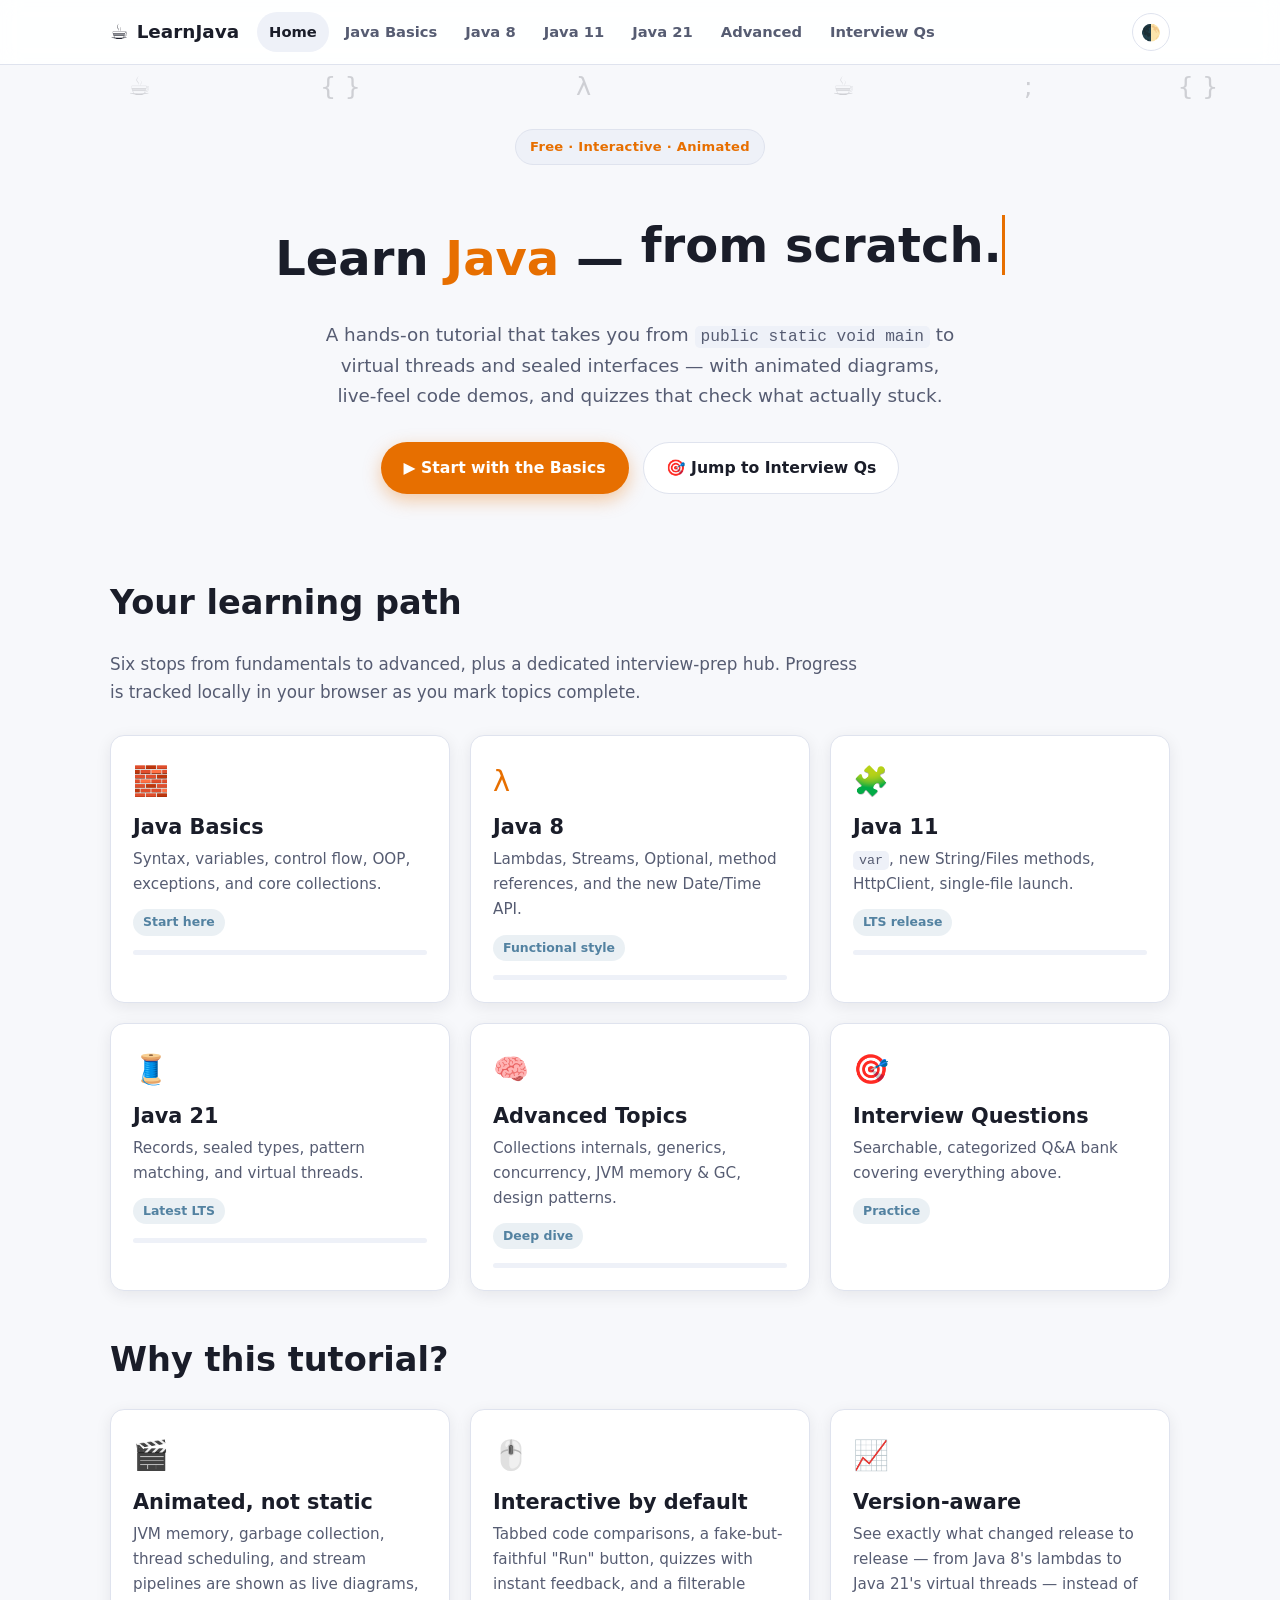
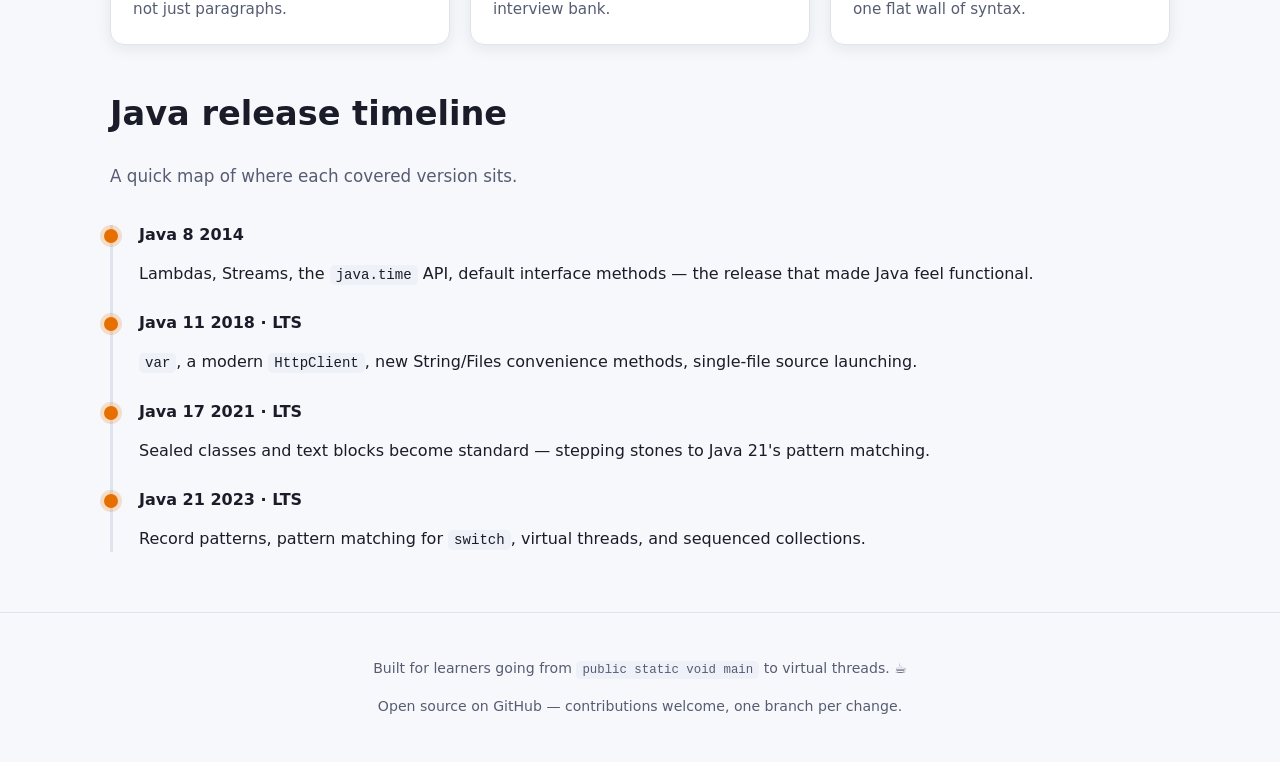
==== index.html @ 1a48878f "Add interactive animated Java tutorial site (basics through Java 21) Static HTML/CSS/JS site coverin" ====
<!DOCTYPE html>
<html lang="en">
<head>
<meta charset="UTF-8">
<meta name="viewport" content="width=device-width, initial-scale=1.0">
<title>LearnJava — Interactive Java Tutorial, Java 8 to 21</title>
<meta name="description" content="An interactive, animated Java tutorial: basics, Java 8, Java 11, Java 21, advanced topics and interview questions.">
<link rel="icon" href="data:image/svg+xml,<svg xmlns=%22http://www.w3.org/2000/svg%22 viewBox=%220 0 100 100%22><text y=%22.9em%22 font-size=%2290%22>☕</text></svg>">
<link rel="stylesheet" href="css/style.css">
</head>
<body>
<div id="site-header"></div>

<header class="hero">
  <div class="floaters" aria-hidden="true">
    <span style="left:10%; animation-delay:0s;">☕</span>
    <span style="left:25%; animation-delay:2s;">{ }</span>
    <span style="left:45%; animation-delay:4s;">λ</span>
    <span style="left:65%; animation-delay:1s;">☕</span>
    <span style="left:80%; animation-delay:3s;">;</span>
    <span style="left:92%; animation-delay:5s;">{ }</span>
  </div>
  <div class="container">
    <span class="hero-badge">Free · Interactive · Animated</span>
    <h1>Learn <span style="color:var(--brand)">Java</span> —
      <span class="typewriter" data-words='["from scratch.","to Java 8 streams.","to Java 11 & Java 21.","for interviews."]'></span>
    </h1>
    <p class="lead">
      A hands-on tutorial that takes you from <code>public static void main</code>
      to virtual threads and sealed interfaces — with animated diagrams,
      live-feel code demos, and quizzes that check what actually stuck.
    </p>
    <div class="hero-cta">
      <a href="basics.html" class="btn btn-primary">▶ Start with the Basics</a>
      <a href="interview.html" class="btn btn-ghost">🎯 Jump to Interview Qs</a>
    </div>
  </div>
</header>

<main class="container">

  <section class="topic reveal-up">
    <h2>Your learning path</h2>
    <p class="section-lead">Six stops from fundamentals to advanced, plus a dedicated interview-prep hub. Progress is tracked locally in your browser as you mark topics complete.</p>

    <div class="grid grid-3">
      <a href="basics.html" class="card">
        <span class="emoji">🧱</span>
        <h3>Java Basics</h3>
        <p>Syntax, variables, control flow, OOP, exceptions, and core collections.</p>
        <span class="tag">Start here</span>
        <div class="progress-mini" data-progress-key="basics" data-total="8"><span></span></div>
      </a>
      <a href="java8.html" class="card">
        <span class="emoji">λ</span>
        <h3>Java 8</h3>
        <p>Lambdas, Streams, Optional, method references, and the new Date/Time API.</p>
        <span class="tag">Functional style</span>
        <div class="progress-mini" data-progress-key="java8" data-total="7"><span></span></div>
      </a>
      <a href="java11.html" class="card">
        <span class="emoji">🧩</span>
        <h3>Java 11</h3>
        <p><code>var</code>, new String/Files methods, HttpClient, single-file launch.</p>
        <span class="tag">LTS release</span>
        <div class="progress-mini" data-progress-key="java11" data-total="6"><span></span></div>
      </a>
      <a href="java21.html" class="card">
        <span class="emoji">🧵</span>
        <h3>Java 21</h3>
        <p>Records, sealed types, pattern matching, and virtual threads.</p>
        <span class="tag">Latest LTS</span>
        <div class="progress-mini" data-progress-key="java21" data-total="7"><span></span></div>
      </a>
      <a href="advanced.html" class="card">
        <span class="emoji">🧠</span>
        <h3>Advanced Topics</h3>
        <p>Collections internals, generics, concurrency, JVM memory & GC, design patterns.</p>
        <span class="tag">Deep dive</span>
        <div class="progress-mini" data-progress-key="advanced" data-total="7"><span></span></div>
      </a>
      <a href="interview.html" class="card">
        <span class="emoji">🎯</span>
        <h3>Interview Questions</h3>
        <p>Searchable, categorized Q&amp;A bank covering everything above.</p>
        <span class="tag">Practice</span>
      </a>
    </div>
  </section>

  <section class="topic reveal-up">
    <h2>Why this tutorial?</h2>
    <div class="grid grid-3">
      <div class="card reveal">
        <span class="emoji">🎬</span>
        <h3>Animated, not static</h3>
        <p>JVM memory, garbage collection, thread scheduling, and stream pipelines are shown as live diagrams, not just paragraphs.</p>
      </div>
      <div class="card reveal">
        <span class="emoji">🖱️</span>
        <h3>Interactive by default</h3>
        <p>Tabbed code comparisons, a fake-but-faithful "Run" button, quizzes with instant feedback, and a filterable interview bank.</p>
      </div>
      <div class="card reveal">
        <span class="emoji">📈</span>
        <h3>Version-aware</h3>
        <p>See exactly what changed release to release — from Java 8's lambdas to Java 21's virtual threads — instead of one flat wall of syntax.</p>
      </div>
    </div>
  </section>

  <section class="topic reveal-up">
    <h2>Java release timeline</h2>
    <p class="section-lead">A quick map of where each covered version sits.</p>
    <div class="timeline">
      <div class="timeline-item">
        <h4>Java 8 <span class="tag">2014</span></h4>
        <p>Lambdas, Streams, the <code>java.time</code> API, default interface methods — the release that made Java feel functional.</p>
      </div>
      <div class="timeline-item">
        <h4>Java 11 <span class="tag">2018 · LTS</span></h4>
        <p><code>var</code>, a modern <code>HttpClient</code>, new String/Files convenience methods, single-file source launching.</p>
      </div>
      <div class="timeline-item">
        <h4>Java 17 <span class="tag">2021 · LTS</span></h4>
        <p>Sealed classes and text blocks become standard — stepping stones to Java 21's pattern matching.</p>
      </div>
      <div class="timeline-item">
        <h4>Java 21 <span class="tag">2023 · LTS</span></h4>
        <p>Record patterns, pattern matching for <code>switch</code>, virtual threads, and sequenced collections.</p>
      </div>
    </div>
  </section>

</main>

<div id="site-footer"></div>

<script src="js/main.js"></script>
</body>
</html>
---- css/style.css ----
/* ==========================================================================
   LearnJava — Design System
   ========================================================================== */

:root {
  --bg: #f7f8fb;
  --bg-alt: #ffffff;
  --surface: #ffffff;
  --surface-2: #eef1f8;
  --text: #1a1d29;
  --text-muted: #565c72;
  --border: #dfe3ee;
  --brand: #e76f00;
  --brand-2: #5382a1;
  --brand-3: #b07219;
  --accent: #2e7d32;
  --danger: #c62828;
  --code-bg: #1e1e2e;
  --code-text: #f2f4f8;
  --shadow: 0 4px 16px rgba(20, 24, 40, 0.08);
  --shadow-lg: 0 12px 32px rgba(20, 24, 40, 0.14);
  --radius: 14px;
  --radius-sm: 8px;
  --maxw: 1100px;
  --font-mono: "Fira Code", "SFMono-Regular", Consolas, Menlo, monospace;
  color-scheme: light;
}

:root[data-theme="dark"],
:root:not([data-theme="light"]) {
  @media (prefers-color-scheme: dark) {
    --bg: #12131c;
    --bg-alt: #181a26;
    --surface: #1c1e2b;
    --surface-2: #242739;
    --text: #eef0f8;
    --text-muted: #a4a9c1;
    --border: #2d3044;
    --shadow: 0 4px 20px rgba(0, 0, 0, 0.4);
    --shadow-lg: 0 16px 40px rgba(0, 0, 0, 0.5);
    color-scheme: dark;
  }
}

:root[data-theme="dark"] {
  --bg: #12131c;
  --bg-alt: #181a26;
  --surface: #1c1e2b;
  --surface-2: #242739;
  --text: #eef0f8;
  --text-muted: #a4a9c1;
  --border: #2d3044;
  --shadow: 0 4px 20px rgba(0, 0, 0, 0.4);
  --shadow-lg: 0 16px 40px rgba(0, 0, 0, 0.5);
  color-scheme: dark;
}

* { box-sizing: border-box; }

html { scroll-behavior: smooth; }

body {
  margin: 0;
  background: var(--bg);
  color: var(--text);
  font-family: "Inter", "Segoe UI", system-ui, -apple-system, sans-serif;
  line-height: 1.65;
  transition: background 0.25s ease, color 0.25s ease;
}

img { max-width: 100%; }

a { color: var(--brand); text-decoration: none; }
a:hover { text-decoration: underline; }

h1, h2, h3, h4 { line-height: 1.25; font-weight: 700; }
h1 { font-size: clamp(2rem, 5vw, 3rem); }
h2 { font-size: clamp(1.5rem, 3vw, 2.1rem); margin-top: 3rem; }
h3 { font-size: 1.3rem; }

.container {
  max-width: var(--maxw);
  margin: 0 auto;
  padding: 0 20px;
}

/* ---------- Nav ---------- */
.site-nav {
  position: sticky;
  top: 0;
  z-index: 100;
  background: color-mix(in srgb, var(--bg-alt) 88%, transparent);
  backdrop-filter: blur(10px);
  border-bottom: 1px solid var(--border);
}
.nav-inner {
  max-width: var(--maxw);
  margin: 0 auto;
  padding: 12px 20px;
  display: flex;
  align-items: center;
  gap: 18px;
}
.brand {
  font-weight: 800;
  font-size: 1.15rem;
  display: flex;
  align-items: center;
  gap: 8px;
  color: var(--text);
  white-space: nowrap;
}
.brand:hover { text-decoration: none; }
.brand .cup { font-size: 1.3rem; animation: steam-cup 3s ease-in-out infinite; }
.nav-links {
  display: flex;
  gap: 4px;
  flex-wrap: wrap;
  flex: 1;
}
.nav-links a {
  color: var(--text-muted);
  padding: 8px 12px;
  border-radius: 999px;
  font-size: 0.92rem;
  font-weight: 600;
}
.nav-links a:hover, .nav-links a.active {
  background: var(--surface-2);
  color: var(--text);
  text-decoration: none;
}
.icon-btn {
  border: 1px solid var(--border);
  background: var(--surface);
  color: var(--text);
  border-radius: 999px;
  width: 38px;
  height: 38px;
  display: inline-flex;
  align-items: center;
  justify-content: center;
  cursor: pointer;
  font-size: 1rem;
  flex-shrink: 0;
}
.icon-btn:hover { background: var(--surface-2); }
.nav-toggle { display: none; }

@media (max-width: 860px) {
  .nav-links { display: none; width: 100%; order: 3; }
  .nav-links.open { display: flex; }
  .nav-toggle { display: inline-flex; }
  .nav-inner { flex-wrap: wrap; }
}

/* ---------- Hero ---------- */
.hero {
  padding: 64px 0 40px;
  text-align: center;
  position: relative;
  overflow: hidden;
}
.hero-badge {
  display: inline-block;
  background: var(--surface-2);
  border: 1px solid var(--border);
  padding: 6px 14px;
  border-radius: 999px;
  font-size: 0.82rem;
  font-weight: 700;
  color: var(--brand);
  margin-bottom: 18px;
  letter-spacing: 0.02em;
}
.typewriter {
  border-right: 3px solid var(--brand);
  white-space: nowrap;
  overflow: hidden;
  display: inline-block;
  animation: blink-caret 0.8s step-end infinite;
}
.hero p.lead {
  color: var(--text-muted);
  font-size: 1.15rem;
  max-width: 640px;
  margin: 18px auto 30px;
}
.hero-cta { display: flex; gap: 14px; justify-content: center; flex-wrap: wrap; }

.btn {
  display: inline-flex;
  align-items: center;
  gap: 8px;
  padding: 12px 22px;
  border-radius: 999px;
  font-weight: 700;
  font-size: 0.98rem;
  cursor: pointer;
  border: 1px solid transparent;
  transition: transform 0.15s ease, box-shadow 0.15s ease;
}
.btn:hover { transform: translateY(-2px); text-decoration: none; }
.btn-primary { background: var(--brand); color: white; box-shadow: 0 6px 18px rgba(231,111,0,.35); }
.btn-ghost { background: var(--surface); color: var(--text); border-color: var(--border); }

/* floating coffee beans / duke decoration */
.floaters { position: absolute; inset: 0; pointer-events: none; z-index: -1; }
.floaters span {
  position: absolute;
  font-size: 1.6rem;
  opacity: 0.18;
  animation: float-up 9s linear infinite;
}

/* ---------- Cards / Grid ---------- */
.grid { display: grid; gap: 20px; margin: 28px 0; }
.grid-3 { grid-template-columns: repeat(3, 1fr); }
.grid-2 { grid-template-columns: repeat(2, 1fr); }
@media (max-width: 800px) { .grid-3, .grid-2 { grid-template-columns: 1fr; } }

.card {
  background: var(--surface);
  border: 1px solid var(--border);
  border-radius: var(--radius);
  padding: 22px;
  box-shadow: var(--shadow);
  transition: transform 0.2s ease, box-shadow 0.2s ease;
  opacity: 0;
  transform: translateY(18px);
}
.card.reveal { opacity: 1; transform: translateY(0); }
.card:hover { transform: translateY(-4px); box-shadow: var(--shadow-lg); text-decoration: none; }
.card .emoji { font-size: 1.8rem; }
.card h3 { margin: 10px 0 6px; color: var(--text); }
.card p { color: var(--text-muted); margin: 0; font-size: 0.95rem; }
.card .tag {
  display: inline-block;
  margin-top: 12px;
  font-size: 0.78rem;
  font-weight: 700;
  color: var(--brand-2);
  background: color-mix(in srgb, var(--brand-2) 12%, transparent);
  padding: 3px 10px;
  border-radius: 999px;
}
.card .progress-mini { height: 5px; border-radius: 4px; background: var(--surface-2); margin-top: 14px; overflow: hidden; }
.card .progress-mini > span { display: block; height: 100%; background: var(--accent); width: 0%; transition: width .6s ease; }

/* ---------- Section reveal ---------- */
.reveal-up { opacity: 0; transform: translateY(24px); transition: opacity .6s ease, transform .6s ease; }
.reveal-up.in { opacity: 1; transform: translateY(0); }

section.topic {
  margin: 48px 0;
  scroll-margin-top: 90px;
}
.section-lead { color: var(--text-muted); font-size: 1.05rem; max-width: 760px; }

/* ---------- Code blocks & Tabs ---------- */
.code-tabs { border: 1px solid var(--border); border-radius: var(--radius); overflow: hidden; margin: 18px 0; box-shadow: var(--shadow); }
.code-tab-bar { display: flex; background: var(--surface-2); overflow-x: auto; }
.code-tab-btn {
  background: transparent;
  border: none;
  padding: 10px 16px;
  font-weight: 700;
  font-size: 0.85rem;
  color: var(--text-muted);
  cursor: pointer;
  white-space: nowrap;
  border-bottom: 2px solid transparent;
}
.code-tab-btn.active { color: var(--brand); border-color: var(--brand); background: var(--code-bg); }
.code-tab-panel { display: none; }
.code-tab-panel.active { display: block; }

pre {
  margin: 0;
  background: var(--code-bg);
  color: var(--code-text);
  padding: 18px 20px;
  overflow-x: auto;
  font-family: var(--font-mono);
  font-size: 0.88rem;
  line-height: 1.6;
}
code { font-family: var(--font-mono); }
p code, li code { background: var(--surface-2); padding: 2px 6px; border-radius: 5px; font-size: 0.88em; }

.run-btn {
  float: right;
  background: var(--accent);
  color: white;
  border: none;
  padding: 6px 14px;
  border-radius: 999px;
  font-size: 0.78rem;
  font-weight: 700;
  cursor: pointer;
}
.console-output {
  background: #0d0d14;
  color: #7CFC9C;
  font-family: var(--font-mono);
  font-size: 0.85rem;
  padding: 14px 18px;
  border-top: 1px dashed #333;
  white-space: pre-wrap;
  min-height: 24px;
}

/* ---------- Accordion (interview Q&A) ---------- */
.accordion-item {
  border: 1px solid var(--border);
  border-radius: var(--radius-sm);
  margin-bottom: 10px;
  background: var(--surface);
  overflow: hidden;
}
.accordion-header {
  display: flex;
  justify-content: space-between;
  align-items: center;
  gap: 12px;
  padding: 14px 18px;
  cursor: pointer;
  font-weight: 700;
  user-select: none;
}
.accordion-header .qnum { color: var(--brand-2); margin-right: 8px; }
.accordion-header .chev { transition: transform 0.25s ease; color: var(--text-muted); flex-shrink: 0; }
.accordion-item.open .chev { transform: rotate(180deg); }
.accordion-body {
  max-height: 0;
  overflow: hidden;
  transition: max-height 0.3s ease, padding 0.3s ease;
  padding: 0 18px;
  color: var(--text-muted);
}
.accordion-item.open .accordion-body { padding: 0 18px 18px; }
.difficulty { font-size: 0.7rem; padding: 2px 9px; border-radius: 999px; font-weight: 800; margin-left: 8px; }
.diff-easy { background: rgba(46,125,50,.15); color: var(--accent); }
.diff-medium { background: rgba(224,160,0,.18); color: #b8860b; }
.diff-hard { background: rgba(198,40,40,.15); color: var(--danger); }

.filter-bar { display: flex; gap: 10px; flex-wrap: wrap; margin: 20px 0; }
.filter-chip {
  border: 1px solid var(--border);
  background: var(--surface);
  padding: 7px 14px;
  border-radius: 999px;
  font-size: 0.85rem;
  font-weight: 700;
  cursor: pointer;
  color: var(--text-muted);
}
.filter-chip.active { background: var(--brand); color: white; border-color: var(--brand); }
.search-box {
  width: 100%;
  padding: 12px 16px;
  border-radius: 999px;
  border: 1px solid var(--border);
  background: var(--surface);
  color: var(--text);
  font-size: 0.95rem;
  margin-bottom: 6px;
}

/* ---------- Quiz ---------- */
.quiz-box {
  background: var(--surface);
  border: 1px solid var(--border);
  border-radius: var(--radius);
  padding: 24px;
  margin: 30px 0;
  box-shadow: var(--shadow);
}
.quiz-q { font-weight: 700; margin-bottom: 12px; }
.quiz-options { display: grid; gap: 8px; }
.quiz-option {
  text-align: left;
  padding: 12px 16px;
  border: 1px solid var(--border);
  background: var(--bg-alt);
  border-radius: var(--radius-sm);
  cursor: pointer;
  color: var(--text);
  font-size: 0.95rem;
  transition: background 0.15s ease, border-color .15s ease;
}
.quiz-option:hover { border-color: var(--brand-2); }
.quiz-option.correct { background: rgba(46,125,50,.18); border-color: var(--accent); }
.quiz-option.wrong { background: rgba(198,40,40,.15); border-color: var(--danger); }
.quiz-feedback { margin-top: 12px; font-weight: 700; min-height: 1.4em; }
.quiz-nav { display: flex; justify-content: space-between; align-items: center; margin-top: 18px; }
.quiz-score { font-weight: 800; color: var(--brand-2); }

/* ---------- Diagrams / animation blocks ---------- */
.diagram {
  display: flex;
  gap: 16px;
  flex-wrap: wrap;
  justify-content: center;
  align-items: stretch;
  margin: 26px 0;
  padding: 24px;
  background: var(--surface-2);
  border-radius: var(--radius);
}
.diagram-box {
  background: var(--surface);
  border: 1px solid var(--border);
  border-radius: var(--radius-sm);
  padding: 14px 18px;
  text-align: center;
  min-width: 130px;
  box-shadow: var(--shadow);
  animation: pop-in 0.5s ease both;
}
.diagram-box strong { display: block; color: var(--brand); }
.diagram-arrow { align-self: center; font-size: 1.5rem; color: var(--text-muted); animation: pulse-arrow 1.6s ease-in-out infinite; }

.thread-lane { display: flex; align-items: center; gap: 10px; margin: 8px 0; }
.thread-track { flex: 1; height: 10px; background: var(--surface-2); border-radius: 6px; overflow: hidden; }
.thread-dot { height: 100%; width: 18%; border-radius: 6px; background: var(--brand-2); animation: race 3s linear infinite; }
.thread-dot.virtual { background: var(--accent); animation-duration: 1.1s; }

.heap-viz { display: flex; gap: 14px; }
.heap-block { flex: 1; border-radius: var(--radius-sm); padding: 16px; color: white; text-align: center; font-weight: 700; }
.heap-young { background: linear-gradient(135deg,#4facfe,#00f2fe); }
.heap-old { background: linear-gradient(135deg,#f7971e,#ffd200); color:#3a2c00; }
.heap-meta { background: linear-gradient(135deg,#a18cd1,#fbc2eb); color:#3a1e4d; }
.gc-particle { display:inline-block; width:8px; height:8px; border-radius:50%; background:#fff; margin:2px; animation: gc-sweep 2s ease-in-out infinite; }

/* ---------- Timeline (version history) ---------- */
.timeline { position: relative; margin: 34px 0; padding-left: 26px; border-left: 3px solid var(--border); }
.timeline-item { position: relative; margin-bottom: 26px; }
.timeline-item::before {
  content: "";
  position: absolute;
  left: -35px;
  top: 4px;
  width: 14px;
  height: 14px;
  border-radius: 50%;
  background: var(--brand);
  box-shadow: 0 0 0 4px color-mix(in srgb, var(--brand) 20%, transparent);
}
.timeline-item h4 { margin: 0 0 4px; }

/* ---------- Progress tracker page-wide ---------- */
.progress-track-bar {
  position: fixed;
  top: 0; left: 0;
  height: 3px;
  background: linear-gradient(90deg, var(--brand), var(--brand-2));
  width: 0%;
  z-index: 200;
  transition: width 0.1s ease;
}

.mark-complete {
  display: inline-flex;
  align-items: center;
  gap: 8px;
  margin: 30px 0;
  padding: 12px 20px;
  border-radius: 999px;
  border: 1px dashed var(--border);
  background: var(--surface);
  cursor: pointer;
  font-weight: 700;
  color: var(--text);
}
.mark-complete.done { background: rgba(46,125,50,.15); border-color: var(--accent); color: var(--accent); border-style: solid; }

table { width: 100%; border-collapse: collapse; margin: 20px 0; }
th, td { text-align: left; padding: 10px 14px; border-bottom: 1px solid var(--border); font-size: 0.92rem; }
th { color: var(--brand-2); font-size: 0.8rem; text-transform: uppercase; letter-spacing: 0.04em; }

.note {
  border-left: 4px solid var(--brand-2);
  background: var(--surface-2);
  padding: 14px 18px;
  border-radius: 0 var(--radius-sm) var(--radius-sm) 0;
  margin: 18px 0;
  font-size: 0.92rem;
}
.note.warn { border-color: #e0a000; }
.note.tip { border-color: var(--accent); }

footer.site-footer {
  border-top: 1px solid var(--border);
  margin-top: 60px;
  padding: 30px 0;
  text-align: center;
  color: var(--text-muted);
  font-size: 0.88rem;
}

/* ---------- Keyframes ---------- */
@keyframes blink-caret { 50% { border-color: transparent; } }
@keyframes steam-cup { 0%,100% { transform: translateY(0) rotate(0deg);} 50% { transform: translateY(-3px) rotate(-4deg);} }
@keyframes float-up {
  0% { transform: translateY(110%) translateX(0) rotate(0deg); opacity: 0; }
  10% { opacity: .18; }
  100% { transform: translateY(-30%) translateX(30px) rotate(180deg); opacity: 0; }
}
@keyframes pop-in { from { opacity: 0; transform: scale(.85);} to { opacity: 1; transform: scale(1);} }
@keyframes pulse-arrow { 0%,100% { transform: translateX(0); opacity:.6; } 50% { transform: translateX(6px); opacity:1; } }
@keyframes race { 0% { margin-left: 0%; } 100% { margin-left: 82%; } }
@keyframes gc-sweep { 0%,100% { opacity: .2; transform: scale(.6);} 50% { opacity: 1; transform: scale(1);} }

@media (prefers-reduced-motion: reduce) {
  * { animation-duration: 0.001ms !important; animation-iteration-count: 1 !important; transition-duration: 0.001ms !important; }
}
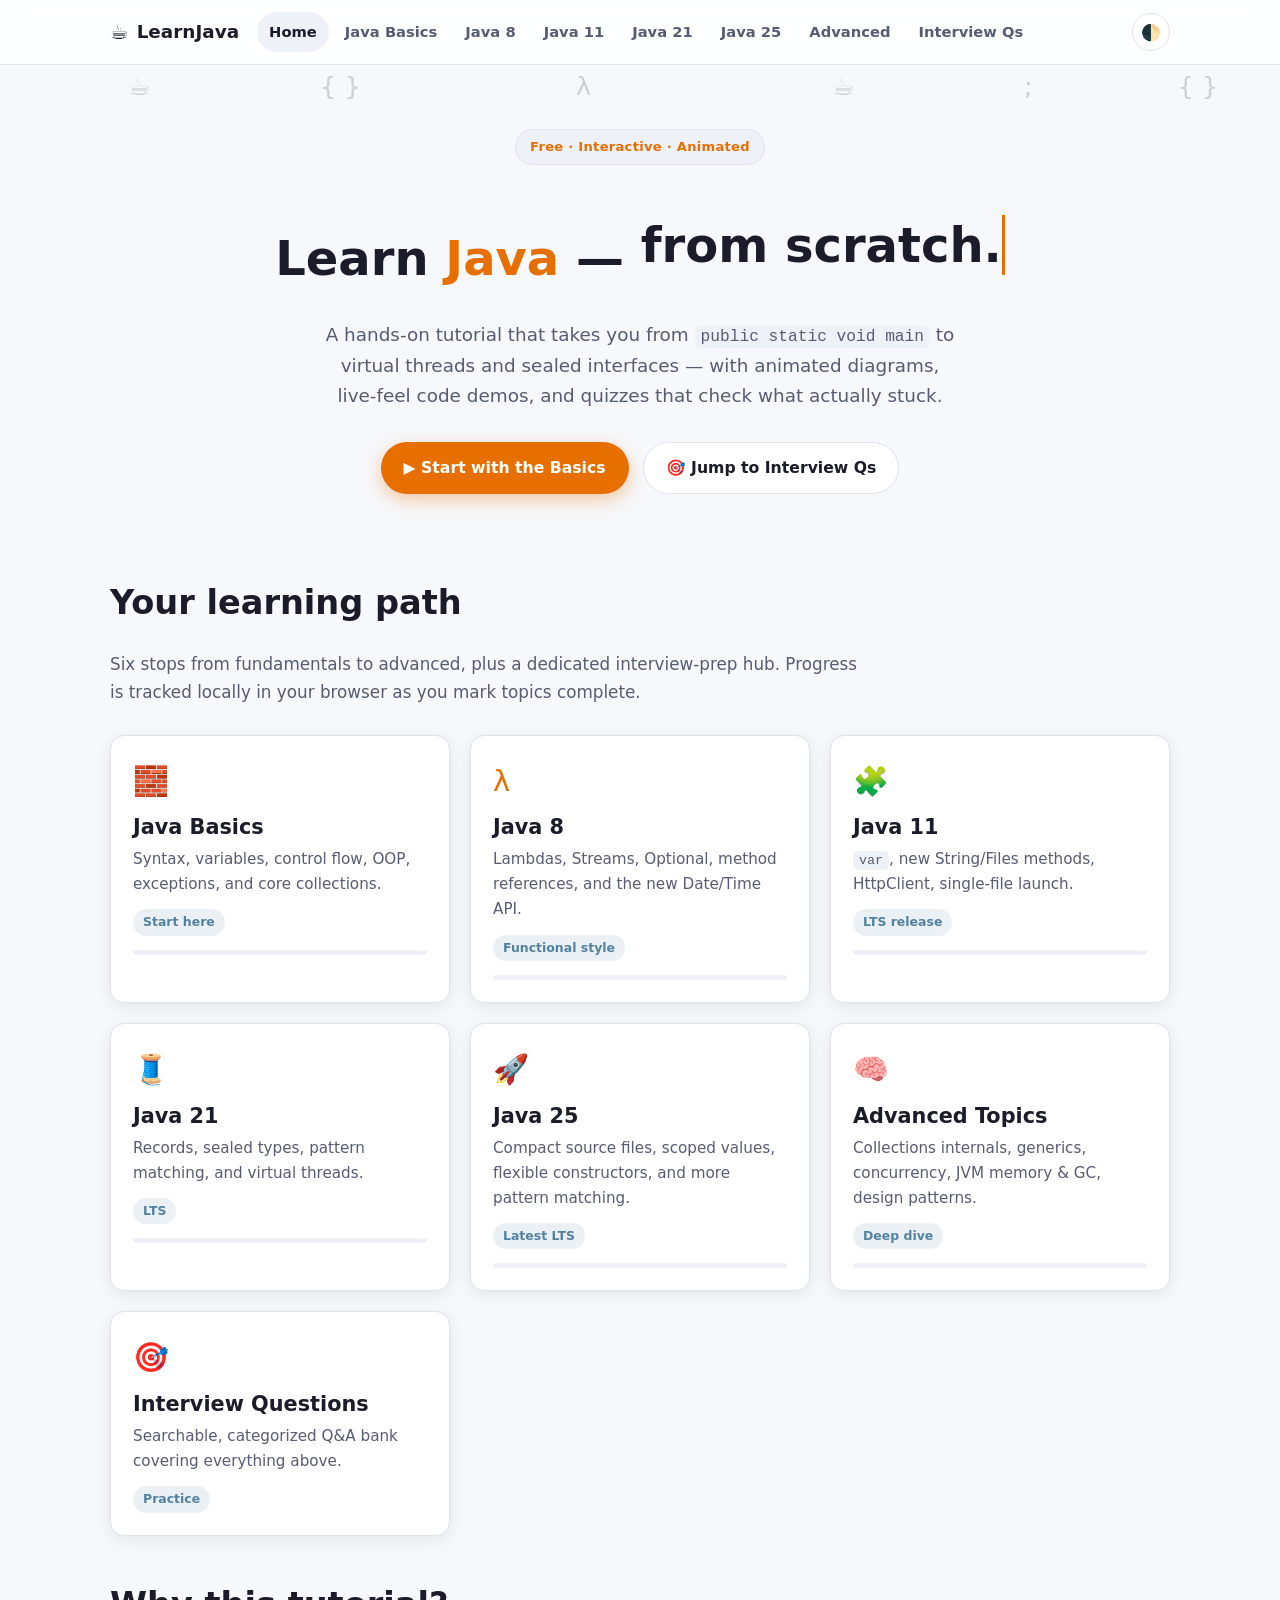
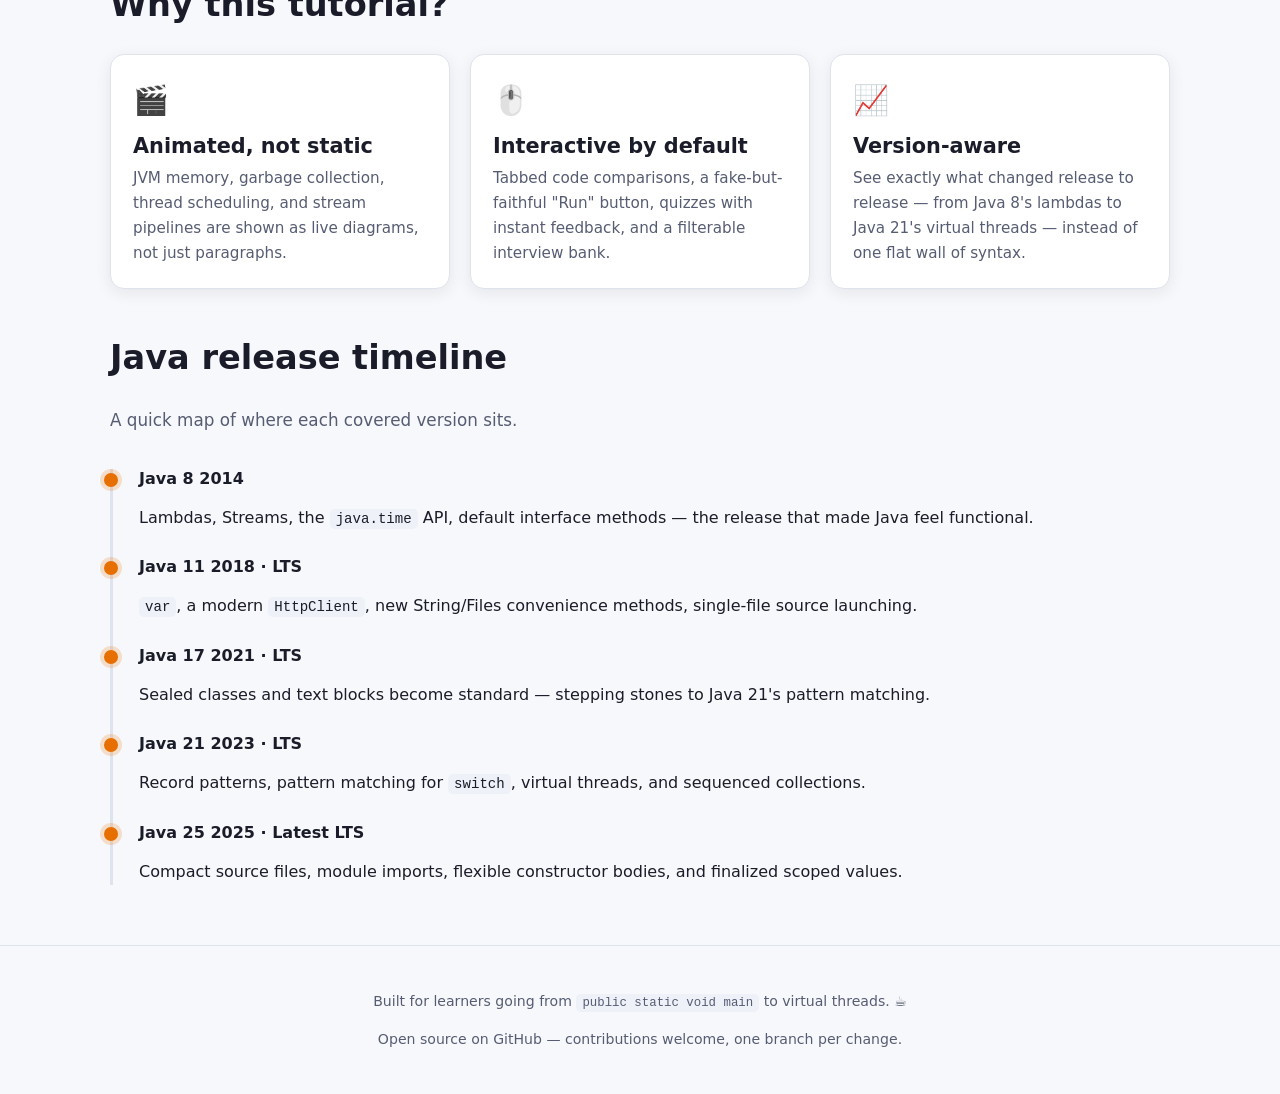
==== commit ce84e4ea: "Add Java 25 features page Adds java25.html covering compact source files & instance main methods, mo" ====
--- a/index.html
+++ b/index.html
@@ -23,7 +23,7 @@
   <div class="container">
     <span class="hero-badge">Free · Interactive · Animated</span>
     <h1>Learn <span style="color:var(--brand)">Java</span> —
-      <span class="typewriter" data-words='["from scratch.","to Java 8 streams.","to Java 11 & Java 21.","for interviews."]'></span>
+      <span class="typewriter" data-words='["from scratch.","to Java 8 streams.","to Java 11, 21 & 25.","for interviews."]'></span>
     </h1>
     <p class="lead">
       A hands-on tutorial that takes you from <code>public static void main</code>
@@ -69,8 +69,15 @@
         <span class="emoji">🧵</span>
         <h3>Java 21</h3>
         <p>Records, sealed types, pattern matching, and virtual threads.</p>
+        <span class="tag">LTS</span>
+        <div class="progress-mini" data-progress-key="java21" data-total="7"><span></span></div>
+      </a>
+      <a href="java25.html" class="card">
+        <span class="emoji">🚀</span>
+        <h3>Java 25</h3>
+        <p>Compact source files, scoped values, flexible constructors, and more pattern matching.</p>
         <span class="tag">Latest LTS</span>
-        <div class="progress-mini" data-progress-key="java21" data-total="7"><span></span></div>
+        <div class="progress-mini" data-progress-key="java25" data-total="7"><span></span></div>
       </a>
       <a href="advanced.html" class="card">
         <span class="emoji">🧠</span>
@@ -129,6 +136,10 @@
         <h4>Java 21 <span class="tag">2023 · LTS</span></h4>
         <p>Record patterns, pattern matching for <code>switch</code>, virtual threads, and sequenced collections.</p>
       </div>
+      <div class="timeline-item">
+        <h4>Java 25 <span class="tag">2025 · Latest LTS</span></h4>
+        <p>Compact source files, module imports, flexible constructor bodies, and finalized scoped values.</p>
+      </div>
     </div>
   </section>
 
